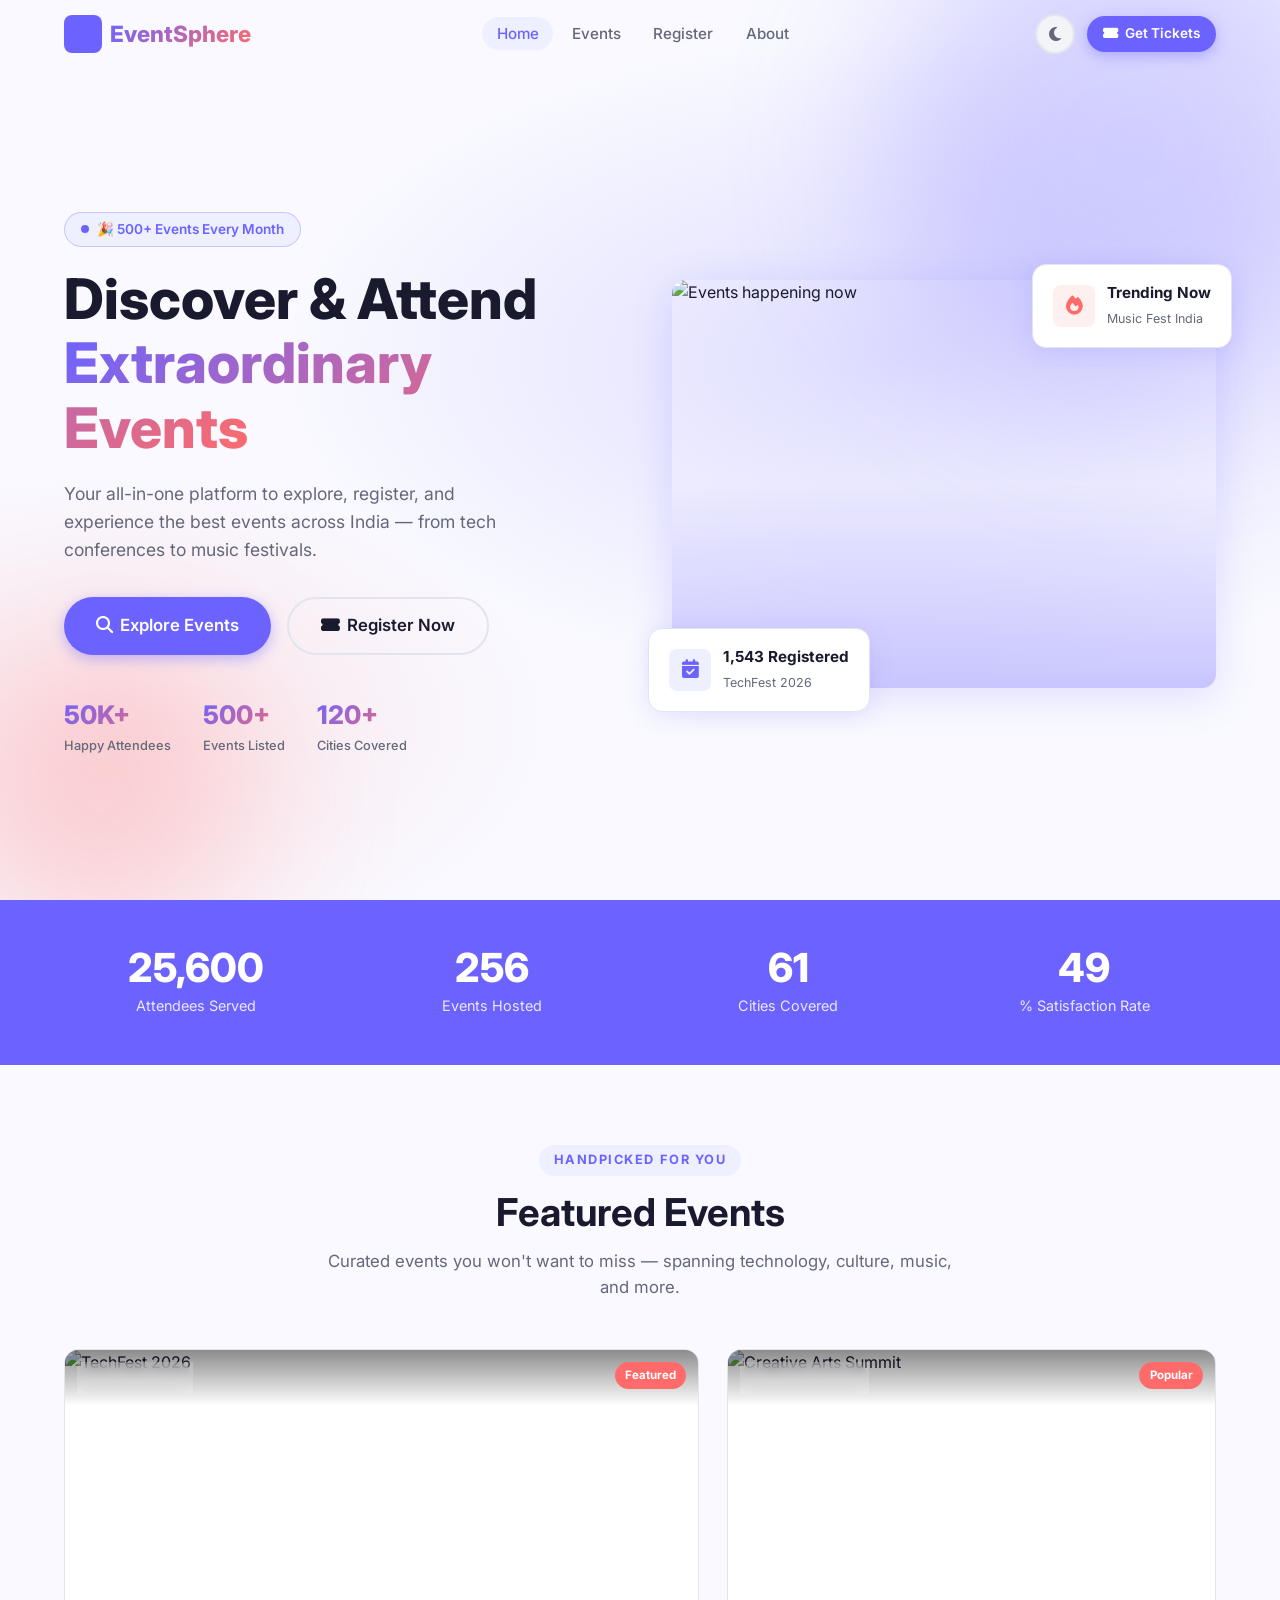
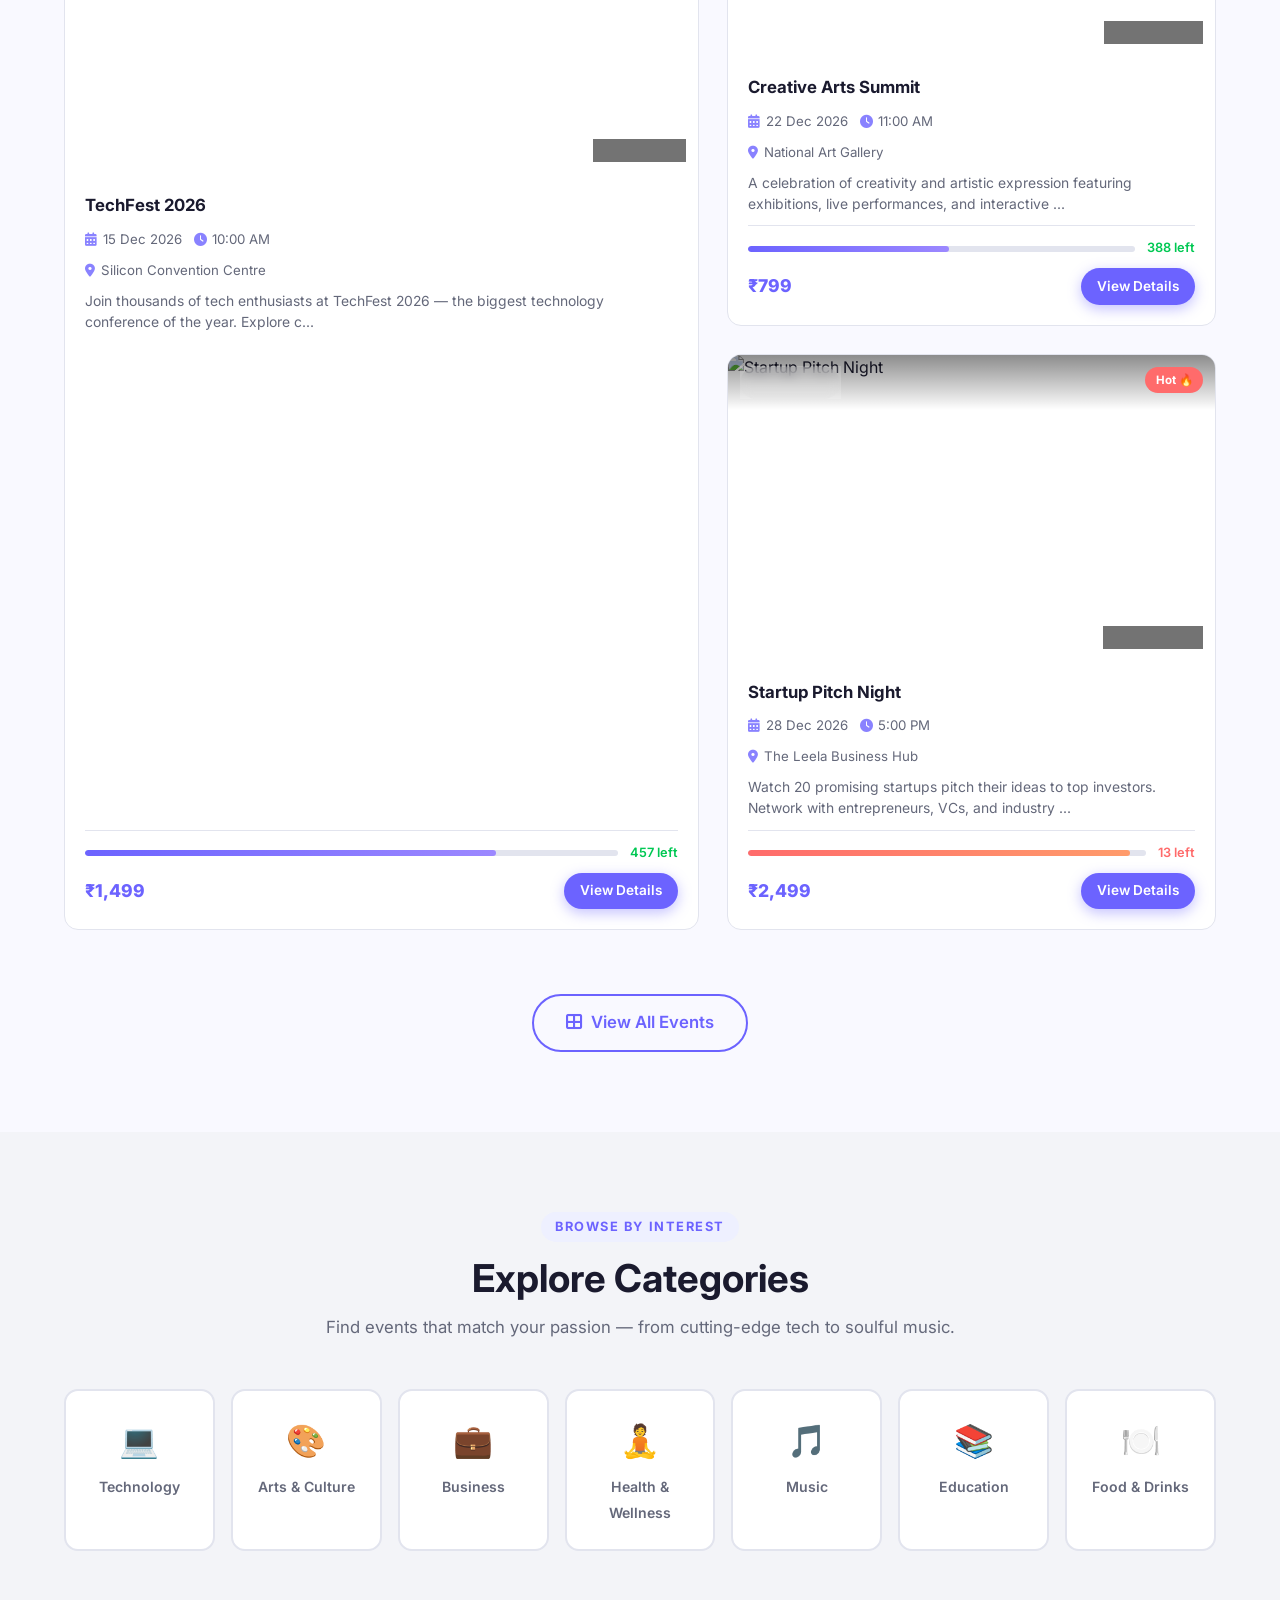
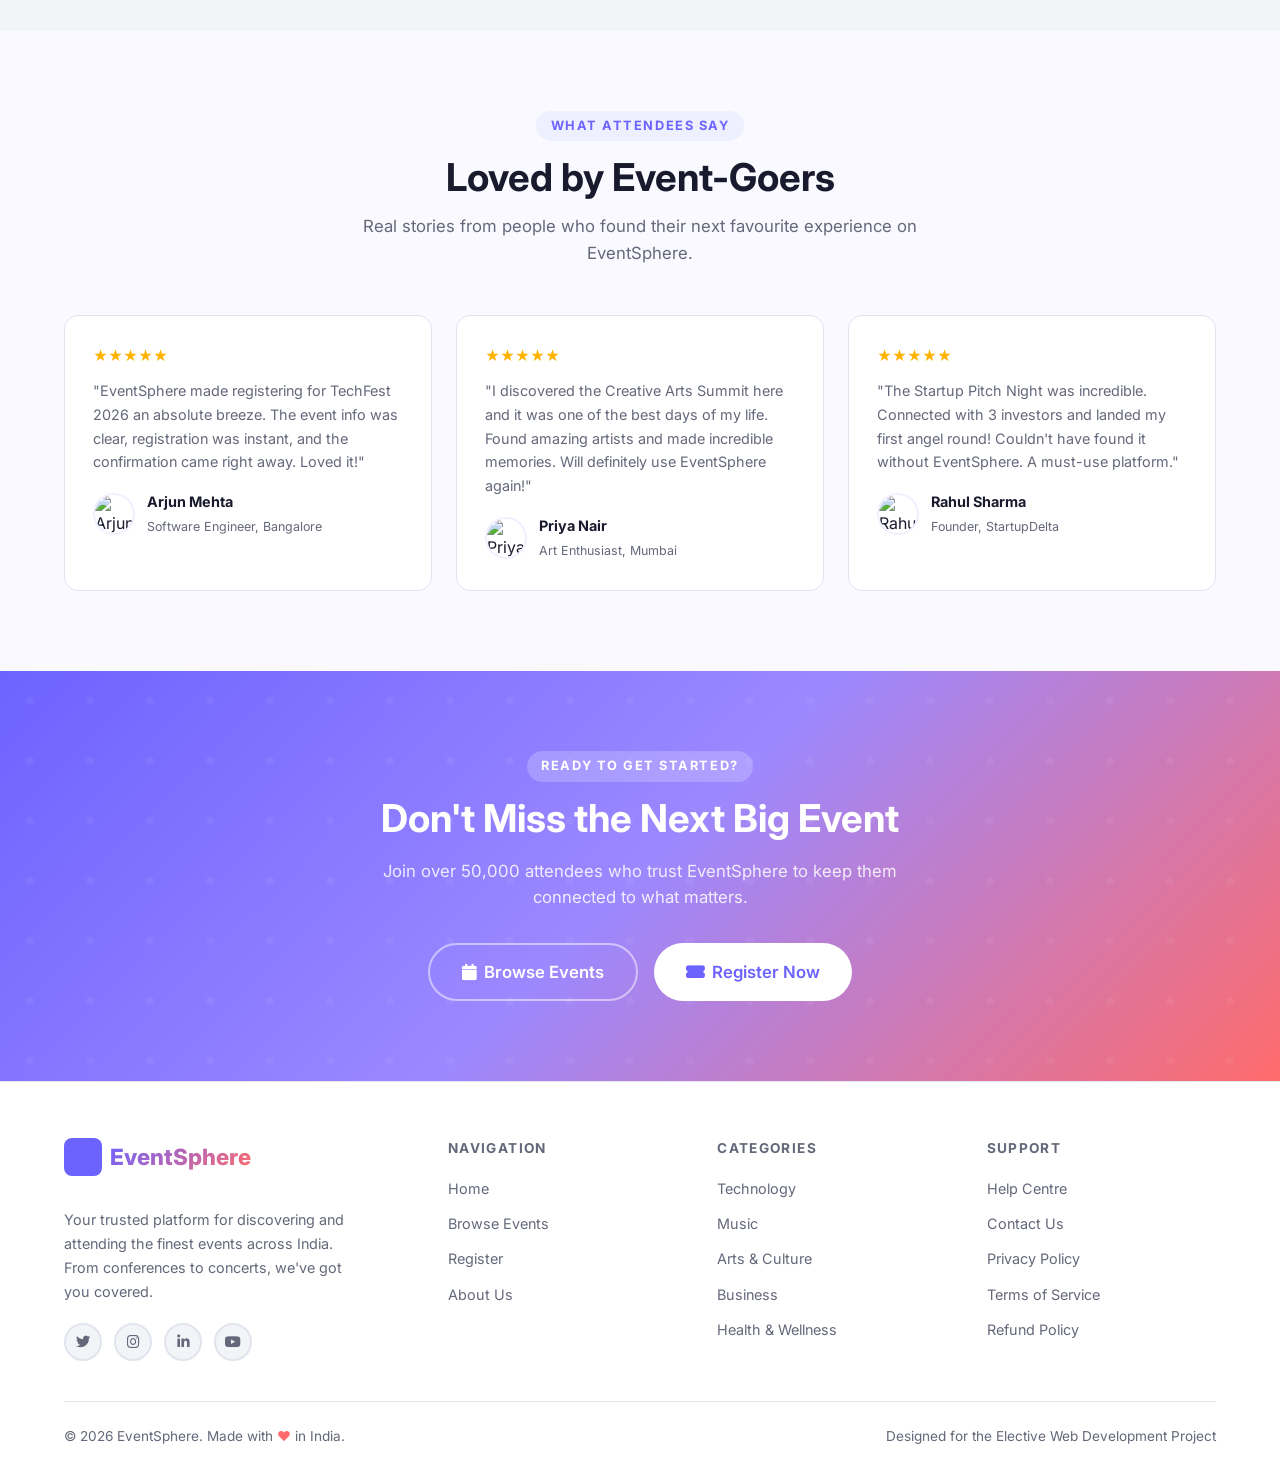
==== index.html @ 1bad6260 "Initial commit: EventSphere event management website - Homepage with hero section, featured events, " ====
<!DOCTYPE html>
<html lang="en" data-theme="light">
<head>
  <meta charset="UTF-8">
  <meta name="viewport" content="width=device-width, initial-scale=1.0">
  <meta name="description" content="EventSphere — Discover and register for amazing events across India. Technology, arts, music, business and more.">
  <title>EventSphere — Your Gateway to Unforgettable Events</title>

  <!-- Fonts -->
  <link rel="preconnect" href="https://fonts.googleapis.com">
  <link rel="preconnect" href="https://fonts.gstatic.com" crossorigin>
  <link href="https://fonts.googleapis.com/css2?family=Inter:wght@400;500;600;700;800&display=swap" rel="stylesheet">

  <!-- Icons -->
  <link rel="stylesheet" href="https://cdnjs.cloudflare.com/ajax/libs/font-awesome/6.5.0/css/all.min.css">

  <!-- Styles -->
  <link rel="stylesheet" href="css/style.css">
  <link rel="stylesheet" href="css/responsive.css">

  <style>
    /* Homepage-specific overrides */
    .testimonials-grid {
      display: grid;
      grid-template-columns: repeat(auto-fill, minmax(280px, 1fr));
      gap: 1.5rem;
    }
    .testimonial-card {
      background: var(--surface);
      border: 1px solid var(--border);
      border-radius: var(--radius);
      padding: 1.75rem;
      transition: all 0.25s ease;
    }
    .testimonial-card:hover { transform: translateY(-4px); box-shadow: var(--shadow-md); }
    .testimonial-stars { color: #FFB300; font-size: 0.9rem; margin-bottom: 0.75rem; }
    .testimonial-text { font-size: 0.9rem; color: var(--text-muted); line-height: 1.65; margin-bottom: 1rem; }
    .testimonial-author { display: flex; align-items: center; gap: 0.75rem; }
    .testimonial-author img { width: 42px; height: 42px; border-radius: 50%; object-fit: cover; border: 2px solid var(--primary-light); }
    .testimonial-author strong { display: block; font-size: 0.9rem; }
    .testimonial-author span { font-size: 0.78rem; color: var(--text-muted); }
    .view-all-wrap { text-align: center; margin-top: 2.5rem; }
    .bg-surface-2 { background: var(--surface-2); }
  </style>
</head>
<body>

  <!-- ══ NAVBAR ══════════════════════════════════════════════════ -->
  <nav class="navbar" id="navbar">
    <div class="container">
      <a href="index.html" class="nav-brand">
        <div class="brand-icon"><i class="fas fa-calendar-star"></i></div>
        <span class="brand-name">EventSphere</span>
      </a>

      <ul class="nav-menu" id="nav-menu">
        <li><a href="index.html"   class="nav-link">Home</a></li>
        <li><a href="events.html"  class="nav-link">Events</a></li>
        <li><a href="register.html" class="nav-link">Register</a></li>
        <li><a href="about.html"   class="nav-link">About</a></li>
      </ul>

      <div class="nav-actions">
        <button class="theme-btn" id="theme-toggle" aria-label="Toggle theme">
          <i class="fas fa-moon"></i>
        </button>
        <a href="register.html" class="btn btn-primary btn-sm">
          <i class="fas fa-ticket-alt"></i> Get Tickets
        </a>
        <button class="menu-toggle" id="menu-toggle" aria-label="Menu">
          <i class="fas fa-bars"></i>
        </button>
      </div>
    </div>
  </nav>
  <div class="nav-overlay" id="nav-overlay"></div>

  <!-- ══ HERO ════════════════════════════════════════════════════ -->
  <section class="hero">
    <div class="hero-bg"></div>
    <div class="hero-blob hero-blob-1"></div>
    <div class="hero-blob hero-blob-2"></div>

    <div class="container">
      <div class="hero-content">
        <div class="hero-badge">
          <span class="dot"></span>
          🎉 500+ Events Every Month
        </div>
        <h1>Discover &amp; Attend<br><span class="text-gradient">Extraordinary Events</span></h1>
        <p class="hero-sub">Your all-in-one platform to explore, register, and experience the best events across India — from tech conferences to music festivals.</p>
        <div class="hero-cta">
          <a href="events.html" class="btn btn-primary btn-lg">
            <i class="fas fa-search"></i> Explore Events
          </a>
          <a href="register.html" class="btn btn-ghost btn-lg">
            <i class="fas fa-ticket-alt"></i> Register Now
          </a>
        </div>
        <div class="hero-stats">
          <div class="hero-stat">
            <div class="hero-stat-num">50K+</div>
            <div class="hero-stat-label">Happy Attendees</div>
          </div>
          <div class="hero-stat">
            <div class="hero-stat-num">500+</div>
            <div class="hero-stat-label">Events Listed</div>
          </div>
          <div class="hero-stat">
            <div class="hero-stat-num">120+</div>
            <div class="hero-stat-label">Cities Covered</div>
          </div>
        </div>
      </div>

      <div class="hero-visual">
        <div class="hero-img-wrap">
          <img src="https://images.unsplash.com/photo-1492684223066-81342ee5ff30?w=900&q=85" alt="Events happening now">
        </div>
        <div class="hero-card-float card-1">
          <div class="float-icon purple"><i class="fas fa-calendar-check"></i></div>
          <div class="float-text">
            <strong>1,543 Registered</strong>
            <span>TechFest 2026</span>
          </div>
        </div>
        <div class="hero-card-float card-2">
          <div class="float-icon red"><i class="fas fa-fire"></i></div>
          <div class="float-text">
            <strong>Trending Now</strong>
            <span>Music Fest India</span>
          </div>
        </div>
      </div>
    </div>
  </section>

  <!-- ══ STATS STRIP ═══════════════════════════════════════════ -->
  <div class="stats-strip">
    <div class="container">
      <div class="stats-grid">
        <div class="stat-item slide-up">
          <div class="stat-number" id="stat-1" data-target="50000">0</div>
          <div class="stat-label">Attendees Served</div>
        </div>
        <div class="stat-item slide-up delay-1">
          <div class="stat-number" id="stat-2" data-target="500">0</div>
          <div class="stat-label">Events Hosted</div>
        </div>
        <div class="stat-item slide-up delay-2">
          <div class="stat-number" id="stat-3" data-target="120">0</div>
          <div class="stat-label">Cities Covered</div>
        </div>
        <div class="stat-item slide-up delay-3">
          <div class="stat-number" id="stat-4" data-target="98">0</div>
          <div class="stat-label">% Satisfaction Rate</div>
        </div>
      </div>
    </div>
  </div>

  <!-- ══ FEATURED EVENTS ════════════════════════════════════════ -->
  <section class="section">
    <div class="container">
      <div class="section-header slide-up">
        <span class="section-label">Handpicked For You</span>
        <h2>Featured Events</h2>
        <p>Curated events you won't want to miss — spanning technology, culture, music, and more.</p>
      </div>
      <div class="featured-grid" id="featured-events-grid">
        <!-- Rendered by JS -->
      </div>
      <div class="view-all-wrap slide-up">
        <a href="events.html" class="btn btn-outline btn-lg mt-3">
          <i class="fas fa-th-large"></i> View All Events
        </a>
      </div>
    </div>
  </section>

  <!-- ══ CATEGORIES ════════════════════════════════════════════ -->
  <section class="section bg-surface-2">
    <div class="container">
      <div class="section-header slide-up">
        <span class="section-label">Browse By Interest</span>
        <h2>Explore Categories</h2>
        <p>Find events that match your passion — from cutting-edge tech to soulful music.</p>
      </div>
      <div class="categories-grid" id="home-categories">
        <!-- Rendered by JS -->
      </div>
    </div>
  </section>

  <!-- ══ TESTIMONIALS ══════════════════════════════════════════ -->
  <section class="section">
    <div class="container">
      <div class="section-header slide-up">
        <span class="section-label">What Attendees Say</span>
        <h2>Loved by Event-Goers</h2>
        <p>Real stories from people who found their next favourite experience on EventSphere.</p>
      </div>
      <div class="testimonials-grid">
        <div class="testimonial-card slide-up">
          <div class="testimonial-stars">★★★★★</div>
          <p class="testimonial-text">"EventSphere made registering for TechFest 2026 an absolute breeze. The event info was clear, registration was instant, and the confirmation came right away. Loved it!"</p>
          <div class="testimonial-author">
            <img src="https://images.unsplash.com/photo-1507003211169-0a1dd7228f2d?w=100&q=80" alt="Arjun Mehta">
            <div><strong>Arjun Mehta</strong><span>Software Engineer, Bangalore</span></div>
          </div>
        </div>
        <div class="testimonial-card slide-up delay-1">
          <div class="testimonial-stars">★★★★★</div>
          <p class="testimonial-text">"I discovered the Creative Arts Summit here and it was one of the best days of my life. Found amazing artists and made incredible memories. Will definitely use EventSphere again!"</p>
          <div class="testimonial-author">
            <img src="https://images.unsplash.com/photo-1494790108755-2616b1b6b7ae?w=100&q=80" alt="Priya Nair">
            <div><strong>Priya Nair</strong><span>Art Enthusiast, Mumbai</span></div>
          </div>
        </div>
        <div class="testimonial-card slide-up delay-2">
          <div class="testimonial-stars">★★★★★</div>
          <p class="testimonial-text">"The Startup Pitch Night was incredible. Connected with 3 investors and landed my first angel round! Couldn't have found it without EventSphere. A must-use platform."</p>
          <div class="testimonial-author">
            <img src="https://images.unsplash.com/photo-1500648767791-00dcc994a43e?w=100&q=80" alt="Rahul Sharma">
            <div><strong>Rahul Sharma</strong><span>Founder, StartupDelta</span></div>
          </div>
        </div>
      </div>
    </div>
  </section>

  <!-- ══ CTA BANNER ═════════════════════════════════════════════ -->
  <section class="cta-section">
    <div class="container">
      <span class="section-label" style="background:rgba(255,255,255,0.2);color:#fff;">Ready to Get Started?</span>
      <h2 class="slide-up">Don't Miss the Next Big Event</h2>
      <p class="slide-up delay-1">Join over 50,000 attendees who trust EventSphere to keep them connected to what matters.</p>
      <div class="hero-cta slide-up delay-2" style="justify-content:center">
        <a href="events.html" class="btn btn-ghost btn-lg"><i class="fas fa-calendar"></i> Browse Events</a>
        <a href="register.html" class="btn btn-lg" style="background:#fff;color:var(--primary)"><i class="fas fa-ticket-alt"></i> Register Now</a>
      </div>
    </div>
  </section>

  <!-- ══ FOOTER ═════════════════════════════════════════════════ -->
  <footer class="footer">
    <div class="container">
      <div class="footer-grid">
        <div class="footer-brand">
          <a href="index.html" class="nav-brand" style="margin-bottom:1rem;display:inline-flex">
            <div class="brand-icon"><i class="fas fa-calendar-star"></i></div>
            <span class="brand-name">EventSphere</span>
          </a>
          <p>Your trusted platform for discovering and attending the finest events across India. From conferences to concerts, we've got you covered.</p>
          <div class="social-links" style="margin-top:1.25rem">
            <a href="#" class="social-link" aria-label="Twitter"><i class="fab fa-twitter"></i></a>
            <a href="#" class="social-link" aria-label="Instagram"><i class="fab fa-instagram"></i></a>
            <a href="#" class="social-link" aria-label="LinkedIn"><i class="fab fa-linkedin-in"></i></a>
            <a href="#" class="social-link" aria-label="YouTube"><i class="fab fa-youtube"></i></a>
          </div>
        </div>
        <div>
          <h4>Navigation</h4>
          <ul class="footer-links">
            <li><a href="index.html">Home</a></li>
            <li><a href="events.html">Browse Events</a></li>
            <li><a href="register.html">Register</a></li>
            <li><a href="about.html">About Us</a></li>
          </ul>
        </div>
        <div>
          <h4>Categories</h4>
          <ul class="footer-links">
            <li><a href="events.html?category=technology">Technology</a></li>
            <li><a href="events.html?category=music">Music</a></li>
            <li><a href="events.html?category=arts">Arts &amp; Culture</a></li>
            <li><a href="events.html?category=business">Business</a></li>
            <li><a href="events.html?category=health">Health &amp; Wellness</a></li>
          </ul>
        </div>
        <div>
          <h4>Support</h4>
          <ul class="footer-links">
            <li><a href="#">Help Centre</a></li>
            <li><a href="#">Contact Us</a></li>
            <li><a href="#">Privacy Policy</a></li>
            <li><a href="#">Terms of Service</a></li>
            <li><a href="#">Refund Policy</a></li>
          </ul>
        </div>
      </div>
      <div class="footer-bottom">
        <p>© 2026 EventSphere. Made with <span style="color:var(--accent)">♥</span> in India.</p>
        <p>Designed for the Elective Web Development Project</p>
      </div>
    </div>
  </footer>

  <!-- Back to Top -->
  <button id="back-to-top" aria-label="Back to top"><i class="fas fa-arrow-up"></i></button>

  <!-- Scripts -->
  <script src="js/events-data.js"></script>
  <script src="js/main.js"></script>
  <script src="js/countdown.js"></script>

  <script>
    // Render featured events on homepage
    document.addEventListener("DOMContentLoaded", () => {
      const grid = document.getElementById("featured-events-grid");
      const featured = getFeaturedEvents().slice(0, 3);

      grid.innerHTML = featured.map((ev, i) => {
        const cat = CATEGORIES.find(c => c.id === ev.category);
        const spots = getSpotsLeft(ev);
        const pct = getAvailabilityPercent(ev);
        return `
          <article class="event-card slide-up delay-${i}" data-id="${ev.id}">
            <div class="card-image-wrap">
              <img src="${ev.image}" alt="${ev.title}" class="card-img" loading="lazy">
              <div class="card-overlay">
                <span class="card-category">${cat?.icon || ""} ${cat?.label || ev.category}</span>
                ${ev.badge ? `<span class="card-badge">${ev.badge}</span>` : ""}
              </div>
              <div class="card-countdown mini-countdown" data-date="${ev.date}"></div>
            </div>
            <div class="card-body">
              <h3 class="card-title"><a href="event-detail.html?id=${ev.id}">${ev.title}</a></h3>
              <div class="card-meta">
                <span><i class="fas fa-calendar-alt"></i> ${formatShortDate(ev.date)}</span>
                <span><i class="fas fa-clock"></i> ${ev.time}</span>
              </div>
              <div class="card-meta">
                <span><i class="fas fa-map-marker-alt"></i> ${ev.venue.split(",")[0]}</span>
              </div>
              <p class="card-desc">${ev.description.substring(0, 110)}…</p>
              <div class="card-footer">
                <div class="availability">
                  <div class="avail-bar">
                    <div class="avail-fill ${pct > 85 ? "avail-hot" : ""}" style="width:${pct}%"></div>
                  </div>
                  <span class="${spots < 30 ? "spots-low" : "spots-ok"}">${spots <= 0 ? "Sold Out" : spots + " left"}</span>
                </div>
                <div class="card-price-action">
                  <span class="card-price">₹${ev.price.toLocaleString("en-IN")}</span>
                  <a href="event-detail.html?id=${ev.id}" class="btn btn-primary btn-sm">View Details</a>
                </div>
              </div>
            </div>
          </article>
        `;
      }).join("");

      // Mini countdowns
      grid.querySelectorAll(".mini-countdown").forEach(el => {
        createMiniCountdown(el.dataset.date, el);
      });

      // Re-trigger scroll animations for dynamically added elements
      setTimeout(() => initScrollEffects(), 50);

      // Categories
      const catGrid = document.getElementById("home-categories");
      CATEGORIES.filter(c => c.id !== "all").forEach(cat => {
        const a = document.createElement("a");
        a.href = `events.html?category=${cat.id}`;
        a.className = "cat-card slide-up";
        a.innerHTML = `<span class="cat-icon">${cat.icon}</span><span class="cat-name">${cat.label}</span>`;
        catGrid.appendChild(a);
      });

      // Stats counters
      initCounters();
    });
  </script>
</body>
</html>
---- css/style.css ----
/* ============================================================
   style.css — Main stylesheet for EventSphere
   ============================================================ */

/* ─── CSS Variables ──────────────────────────────────────────── */
:root {
  /* Brand */
  --primary:        #6C63FF;
  --primary-dark:   #5A52E0;
  --primary-light:  #EEF0FF;
  --accent:         #FF6B6B;
  --accent-dark:    #E05555;

  /* Light theme */
  --bg:             #F9F9FF;
  --surface:        #FFFFFF;
  --surface-2:      #F3F4F8;
  --border:         #E2E4EE;
  --text:           #1A1A2E;
  --text-muted:     #64687A;
  --text-light:     #9599AA;

  /* Shadows */
  --shadow-sm:      0 2px 8px rgba(108,99,255,0.08);
  --shadow-md:      0 4px 24px rgba(108,99,255,0.14);
  --shadow-lg:      0 8px 40px rgba(108,99,255,0.18);

  /* Misc */
  --radius:         14px;
  --radius-sm:      8px;
  --radius-pill:    100px;
  --transition:     0.25s ease;
  --navbar-h:       68px;
}

[data-theme="dark"] {
  --bg:             #0F0F1A;
  --surface:        #1A1A2E;
  --surface-2:      #252540;
  --border:         #333355;
  --text:           #E8E8FF;
  --text-muted:     #9A9AB8;
  --text-light:     #6A6A88;
  --shadow-sm:      0 2px 8px rgba(0,0,0,0.3);
  --shadow-md:      0 4px 24px rgba(0,0,0,0.4);
  --shadow-lg:      0 8px 40px rgba(0,0,0,0.5);
  --primary-light:  #1E1E40;
}

/* ─── Reset & Base ───────────────────────────────────────────── */
*, *::before, *::after { box-sizing: border-box; margin: 0; padding: 0; }

html {
  scroll-behavior: smooth;
  font-size: 16px;
}

body {
  font-family: 'Inter', 'Segoe UI', system-ui, sans-serif;
  background: var(--bg);
  color: var(--text);
  line-height: 1.6;
  transition: background var(--transition), color var(--transition);
  overflow-x: hidden;
}

a { color: inherit; text-decoration: none; }
img { display: block; max-width: 100%; object-fit: cover; }
ul { list-style: none; }
button { cursor: pointer; font-family: inherit; border: none; outline: none; }
input, select, textarea { font-family: inherit; }

/* ─── Typography ─────────────────────────────────────────────── */
h1 { font-size: clamp(2rem, 5vw, 3.5rem); font-weight: 800; line-height: 1.15; }
h2 { font-size: clamp(1.5rem, 3vw, 2.5rem); font-weight: 700; line-height: 1.25; }
h3 { font-size: clamp(1.1rem, 2vw, 1.4rem); font-weight: 600; }
h4 { font-size: 1rem; font-weight: 600; }

.text-gradient {
  background: linear-gradient(135deg, var(--primary), #FF6B6B);
  -webkit-background-clip: text;
  -webkit-text-fill-color: transparent;
  background-clip: text;
}

/* ─── Layout ─────────────────────────────────────────────────── */
.container {
  max-width: 1200px;
  margin: 0 auto;
  padding: 0 1.5rem;
}

.section {
  padding: 5rem 0;
}

.section-header {
  text-align: center;
  max-width: 640px;
  margin: 0 auto 3rem;
}

.section-header p {
  color: var(--text-muted);
  margin-top: 0.75rem;
  font-size: 1.05rem;
}

.section-label {
  display: inline-block;
  font-size: 0.8rem;
  font-weight: 700;
  letter-spacing: 0.12em;
  text-transform: uppercase;
  color: var(--primary);
  background: var(--primary-light);
  padding: 0.3rem 0.9rem;
  border-radius: var(--radius-pill);
  margin-bottom: 0.75rem;
}

/* ─── Buttons ────────────────────────────────────────────────── */
.btn {
  display: inline-flex;
  align-items: center;
  gap: 0.45rem;
  padding: 0.65rem 1.5rem;
  border-radius: var(--radius-pill);
  font-weight: 600;
  font-size: 0.95rem;
  transition: all var(--transition);
  cursor: pointer;
  white-space: nowrap;
}

.btn-primary {
  background: var(--primary);
  color: #fff;
  box-shadow: 0 4px 14px rgba(108,99,255,0.4);
}
.btn-primary:hover {
  background: var(--primary-dark);
  transform: translateY(-2px);
  box-shadow: 0 6px 20px rgba(108,99,255,0.5);
}

.btn-accent {
  background: var(--accent);
  color: #fff;
  box-shadow: 0 4px 14px rgba(255,107,107,0.4);
}
.btn-accent:hover {
  background: var(--accent-dark);
  transform: translateY(-2px);
}

.btn-outline {
  background: transparent;
  color: var(--primary);
  border: 2px solid var(--primary);
}
.btn-outline:hover {
  background: var(--primary);
  color: #fff;
  transform: translateY(-2px);
}

.btn-ghost {
  background: transparent;
  color: var(--text);
  border: 2px solid var(--border);
}
.btn-ghost:hover {
  border-color: var(--primary);
  color: var(--primary);
}

.btn-sm { padding: 0.45rem 1rem; font-size: 0.85rem; }
.btn-lg { padding: 0.85rem 2rem; font-size: 1.05rem; }
.btn-disabled { opacity: 0.5; pointer-events: none; cursor: not-allowed; }
.btn:active { transform: scale(0.97); }

/* ─── Navbar ─────────────────────────────────────────────────── */
.navbar {
  position: fixed;
  top: 0; left: 0; right: 0;
  height: var(--navbar-h);
  background: transparent;
  z-index: 1000;
  transition: background var(--transition), box-shadow var(--transition);
}

.navbar.scrolled {
  background: var(--surface);
  box-shadow: var(--shadow-sm);
  backdrop-filter: blur(12px);
}

.navbar .container {
  display: flex;
  align-items: center;
  justify-content: space-between;
  height: 100%;
}

.nav-brand {
  display: flex;
  align-items: center;
  gap: 0.5rem;
  font-size: 1.4rem;
  font-weight: 800;
}

.nav-brand .brand-icon {
  width: 38px;
  height: 38px;
  background: var(--primary);
  border-radius: var(--radius-sm);
  display: flex;
  align-items: center;
  justify-content: center;
  color: #fff;
  font-size: 1.1rem;
  flex-shrink: 0;
}

.brand-name { background: linear-gradient(135deg, var(--primary), var(--accent)); -webkit-background-clip: text; -webkit-text-fill-color: transparent; background-clip: text; }

.nav-menu {
  display: flex;
  align-items: center;
  gap: 0.25rem;
}

.nav-link {
  padding: 0.45rem 0.9rem;
  border-radius: var(--radius-pill);
  font-size: 0.95rem;
  font-weight: 500;
  color: var(--text-muted);
  transition: all var(--transition);
}

.nav-link:hover, .nav-link.active {
  color: var(--primary);
  background: var(--primary-light);
}

.nav-actions {
  display: flex;
  align-items: center;
  gap: 0.75rem;
}

.theme-btn {
  width: 40px;
  height: 40px;
  border-radius: 50%;
  background: var(--surface-2);
  color: var(--text-muted);
  display: flex;
  align-items: center;
  justify-content: center;
  transition: all var(--transition);
  border: 2px solid var(--border);
  font-size: 1rem;
}

.theme-btn:hover { color: var(--primary); border-color: var(--primary); }

.menu-toggle {
  display: none;
  width: 40px;
  height: 40px;
  border-radius: var(--radius-sm);
  background: var(--surface-2);
  color: var(--text);
  align-items: center;
  justify-content: center;
  font-size: 1.1rem;
  border: 2px solid var(--border);
}

.nav-overlay {
  display: none;
  position: fixed;
  inset: 0;
  background: rgba(0,0,0,0.4);
  z-index: 999;
  backdrop-filter: blur(4px);
}

.nav-overlay.visible { display: block; }

/* ─── Hero Section ───────────────────────────────────────────── */
.hero {
  min-height: 100vh;
  display: flex;
  align-items: center;
  position: relative;
  overflow: hidden;
  padding-top: var(--navbar-h);
}

.hero-bg {
  position: absolute;
  inset: 0;
  background:
    radial-gradient(ellipse 80% 60% at 70% 40%, rgba(108,99,255,0.18) 0%, transparent 60%),
    radial-gradient(ellipse 60% 50% at 10% 80%, rgba(255,107,107,0.12) 0%, transparent 55%),
    var(--bg);
  z-index: 0;
}

.hero-blob {
  position: absolute;
  border-radius: 50%;
  filter: blur(80px);
  opacity: 0.25;
  animation: blobFloat 8s ease-in-out infinite alternate;
}

.hero-blob-1 { width: 500px; height: 500px; background: var(--primary); top: -100px; right: -100px; }
.hero-blob-2 { width: 300px; height: 300px; background: var(--accent); bottom: -50px; left: -50px; animation-delay: 3s; }

@keyframes blobFloat {
  from { transform: translate(0, 0) scale(1); }
  to   { transform: translate(30px, -30px) scale(1.05); }
}

.hero .container {
  display: grid;
  grid-template-columns: 1fr 1fr;
  gap: 4rem;
  align-items: center;
  position: relative;
  z-index: 1;
  padding-top: 2rem;
  padding-bottom: 2rem;
}

.hero-badge {
  display: inline-flex;
  align-items: center;
  gap: 0.5rem;
  background: var(--primary-light);
  color: var(--primary);
  border: 1px solid rgba(108,99,255,0.3);
  border-radius: var(--radius-pill);
  padding: 0.35rem 1rem;
  font-size: 0.85rem;
  font-weight: 600;
  margin-bottom: 1.25rem;
  animation: fadeSlideDown 0.6s ease both;
}

.hero-badge .dot {
  width: 8px; height: 8px;
  background: var(--primary);
  border-radius: 50%;
  animation: pulse 1.5s ease infinite;
}

@keyframes pulse {
  0%, 100% { opacity: 1; transform: scale(1); }
  50% { opacity: 0.5; transform: scale(1.3); }
}

.hero h1 { animation: fadeSlideDown 0.6s 0.1s ease both; }
.hero-sub {
  color: var(--text-muted);
  font-size: 1.1rem;
  max-width: 480px;
  margin: 1.25rem 0 2rem;
  animation: fadeSlideDown 0.6s 0.2s ease both;
}

.hero-cta {
  display: flex;
  gap: 1rem;
  flex-wrap: wrap;
  animation: fadeSlideDown 0.6s 0.3s ease both;
}

.hero-stats {
  display: flex;
  gap: 2rem;
  margin-top: 2.5rem;
  animation: fadeSlideDown 0.6s 0.4s ease both;
}

.hero-stat { text-align: left; }
.hero-stat-num {
  font-size: 1.6rem;
  font-weight: 800;
  background: linear-gradient(135deg, var(--primary), var(--accent));
  -webkit-background-clip: text;
  -webkit-text-fill-color: transparent;
  background-clip: text;
}
.hero-stat-label { font-size: 0.8rem; color: var(--text-muted); font-weight: 500; }

.hero-visual {
  position: relative;
  animation: fadeSlideLeft 0.8s 0.2s ease both;
}

.hero-img-wrap {
  position: relative;
  border-radius: var(--radius);
  overflow: hidden;
  aspect-ratio: 4/3;
  box-shadow: var(--shadow-lg);
}

.hero-img-wrap img { width: 100%; height: 100%; object-fit: cover; }

.hero-img-wrap::after {
  content: "";
  position: absolute;
  inset: 0;
  background: linear-gradient(to bottom, transparent 50%, rgba(108,99,255,0.35));
}

.hero-card-float {
  position: absolute;
  background: var(--surface);
  border-radius: var(--radius);
  box-shadow: var(--shadow-md);
  padding: 1rem 1.25rem;
  display: flex;
  align-items: center;
  gap: 0.75rem;
  animation: floatCard 4s ease-in-out infinite alternate;
  border: 1px solid var(--border);
}

.hero-card-float.card-1 { bottom: -1.5rem; left: -1.5rem; }
.hero-card-float.card-2 { top: -1rem; right: -1rem; animation-delay: 2s; }

@keyframes floatCard {
  from { transform: translateY(0); }
  to   { transform: translateY(-10px); }
}

.float-icon {
  width: 42px; height: 42px;
  border-radius: var(--radius-sm);
  display: flex;
  align-items: center;
  justify-content: center;
  font-size: 1.2rem;
}

.float-icon.purple { background: var(--primary-light); color: var(--primary); }
.float-icon.red    { background: #FFF0F0; color: var(--accent); }

.float-text strong { display: block; font-size: 0.95rem; font-weight: 700; }
.float-text span   { font-size: 0.78rem; color: var(--text-muted); }

/* ─── Stats Strip ────────────────────────────────────────────── */
.stats-strip {
  background: var(--primary);
  padding: 3rem 0;
}

.stats-grid {
  display: grid;
  grid-template-columns: repeat(4, 1fr);
  gap: 2rem;
  text-align: center;
}

.stat-item { color: #fff; }
.stat-number {
  font-size: 2.5rem;
  font-weight: 800;
  line-height: 1;
}
.stat-label { font-size: 0.9rem; opacity: 0.85; margin-top: 0.4rem; }

/* ─── Event Cards ────────────────────────────────────────────── */
.events-grid {
  display: grid;
  grid-template-columns: repeat(auto-fill, minmax(320px, 1fr));
  gap: 1.75rem;
}

.event-card {
  background: var(--surface);
  border-radius: var(--radius);
  overflow: hidden;
  border: 1px solid var(--border);
  transition: transform var(--transition), box-shadow var(--transition);
  display: flex;
  flex-direction: column;
}

.event-card:hover {
  transform: translateY(-6px);
  box-shadow: var(--shadow-lg);
}

.card-image-wrap {
  position: relative;
  aspect-ratio: 16/10;
  overflow: hidden;
}

.card-img {
  width: 100%; height: 100%;
  object-fit: cover;
  transition: transform 0.5s ease;
}

.event-card:hover .card-img { transform: scale(1.05); }

.card-overlay {
  position: absolute;
  top: 0; left: 0; right: 0;
  padding: 0.75rem;
  display: flex;
  justify-content: space-between;
  align-items: flex-start;
  background: linear-gradient(to bottom, rgba(0,0,0,0.45), transparent);
}

.card-category {
  background: rgba(255,255,255,0.18);
  backdrop-filter: blur(6px);
  color: #fff;
  font-size: 0.78rem;
  font-weight: 600;
  padding: 0.3rem 0.75rem;
  border-radius: var(--radius-pill);
  border: 1px solid rgba(255,255,255,0.2);
}

.card-badge {
  background: var(--accent);
  color: #fff;
  font-size: 0.72rem;
  font-weight: 700;
  padding: 0.25rem 0.65rem;
  border-radius: var(--radius-pill);
}

.card-countdown {
  position: absolute;
  bottom: 0.6rem;
  right: 0.75rem;
}

.countdown-mini {
  background: rgba(0,0,0,0.55);
  backdrop-filter: blur(4px);
  color: #fff;
  font-size: 0.75rem;
  font-weight: 600;
  padding: 0.25rem 0.65rem;
  border-radius: var(--radius-pill);
}

.countdown-mini.urgent { background: var(--accent); }

.badge-live {
  background: #00C853;
  color: #fff;
  font-size: 0.72rem;
  font-weight: 700;
  padding: 0.25rem 0.65rem;
  border-radius: var(--radius-pill);
  animation: pulse 1.5s ease infinite;
}

.card-body {
  padding: 1.25rem;
  display: flex;
  flex-direction: column;
  gap: 0.6rem;
  flex: 1;
}

.card-title { font-size: 1.05rem; font-weight: 700; }
.card-title a { transition: color var(--transition); }
.card-title a:hover { color: var(--primary); }

.card-meta {
  display: flex;
  flex-wrap: wrap;
  gap: 0.75rem;
  color: var(--text-muted);
  font-size: 0.83rem;
}

.card-meta span { display: flex; align-items: center; gap: 0.35rem; }
.card-meta i { color: var(--primary); opacity: 0.8; }

.card-desc { font-size: 0.87rem; color: var(--text-muted); line-height: 1.55; }

.card-footer {
  margin-top: auto;
  padding-top: 0.75rem;
  border-top: 1px solid var(--border);
  display: flex;
  flex-direction: column;
  gap: 0.6rem;
}

.card-price-action {
  display: flex;
  justify-content: space-between;
  align-items: center;
}

.card-price {
  font-size: 1.1rem;
  font-weight: 800;
  color: var(--primary);
}

/* ─── Availability Bar ───────────────────────────────────────── */
.availability { display: flex; align-items: center; gap: 0.75rem; }

.avail-bar {
  flex: 1;
  height: 6px;
  background: var(--border);
  border-radius: var(--radius-pill);
  overflow: hidden;
}

.avail-bar.large { height: 10px; }

.avail-fill {
  height: 100%;
  background: linear-gradient(90deg, var(--primary), #9C88FF);
  border-radius: var(--radius-pill);
  transition: width 1s ease;
}

.avail-fill.avail-hot { background: linear-gradient(90deg, var(--accent), #FF9B6B); }

.spots-ok  { font-size: 0.8rem; color: #00C853; font-weight: 600; white-space: nowrap; }
.spots-low { font-size: 0.8rem; color: var(--accent); font-weight: 600; white-space: nowrap; }

/* Card enter animation */
@keyframes cardEnter {
  from { opacity: 0; transform: translateY(20px); }
  to   { opacity: 1; transform: translateY(0); }
}
.card-enter { animation: cardEnter 0.4s ease both; }

/* ─── Category Pills ─────────────────────────────────────────── */
.pills-wrap {
  display: flex;
  flex-wrap: wrap;
  gap: 0.6rem;
  margin-bottom: 2rem;
}

.pill {
  display: inline-flex;
  align-items: center;
  gap: 0.4rem;
  padding: 0.5rem 1.1rem;
  border-radius: var(--radius-pill);
  background: var(--surface);
  border: 2px solid var(--border);
  color: var(--text-muted);
  font-size: 0.88rem;
  font-weight: 600;
  transition: all var(--transition);
  cursor: pointer;
}

.pill:hover, .pill.active {
  border-color: var(--primary);
  color: var(--primary);
  background: var(--primary-light);
}

/* ─── Search Bar ─────────────────────────────────────────────── */
.search-bar {
  position: relative;
  max-width: 520px;
}

.search-bar input {
  width: 100%;
  padding: 0.8rem 1.2rem 0.8rem 3rem;
  border-radius: var(--radius-pill);
  border: 2px solid var(--border);
  background: var(--surface);
  color: var(--text);
  font-size: 0.95rem;
  transition: border-color var(--transition), box-shadow var(--transition);
}

.search-bar input:focus {
  outline: none;
  border-color: var(--primary);
  box-shadow: 0 0 0 4px rgba(108,99,255,0.12);
}

.search-bar .search-icon {
  position: absolute;
  left: 1rem;
  top: 50%;
  transform: translateY(-50%);
  color: var(--text-muted);
  font-size: 0.95rem;
}

.search-clear {
  position: absolute;
  right: 0.75rem;
  top: 50%;
  transform: translateY(-50%);
  background: var(--surface-2);
  border: none;
  width: 26px;
  height: 26px;
  border-radius: 50%;
  display: none;
  align-items: center;
  justify-content: center;
  color: var(--text-muted);
  cursor: pointer;
  font-size: 0.8rem;
  transition: all var(--transition);
}
.search-clear:hover { background: var(--accent); color: #fff; }

/* ─── Toolbar (search + sort) ────────────────────────────────── */
.events-toolbar {
  display: flex;
  justify-content: space-between;
  align-items: center;
  flex-wrap: wrap;
  gap: 1rem;
  margin-bottom: 1.5rem;
}

.toolbar-right {
  display: flex;
  align-items: center;
  gap: 1rem;
}

.result-count {
  font-size: 0.9rem;
  color: var(--text-muted);
  font-weight: 500;
}

.sort-select {
  padding: 0.55rem 1rem;
  border-radius: var(--radius-pill);
  border: 2px solid var(--border);
  background: var(--surface);
  color: var(--text);
  font-size: 0.88rem;
  font-weight: 500;
  cursor: pointer;
  transition: border-color var(--transition);
}
.sort-select:focus { outline: none; border-color: var(--primary); }

/* ─── No Results ─────────────────────────────────────────────── */
.no-results {
  grid-column: 1 / -1;
  text-align: center;
  padding: 4rem 1rem;
}

.no-results-icon { font-size: 4rem; margin-bottom: 1rem; }
.no-results h3   { margin-bottom: 0.5rem; }
.no-results p    { color: var(--text-muted); margin-bottom: 1.5rem; }

/* ─── Featured Section ───────────────────────────────────────── */
.featured-grid {
  display: grid;
  grid-template-columns: 1.3fr 1fr;
  grid-template-rows: auto auto;
  gap: 1.75rem;
}

.featured-grid .event-card:first-child {
  grid-row: span 2;
}

.featured-grid .event-card:first-child .card-image-wrap {
  aspect-ratio: 3/2;
}

/* ─── Categories Grid ────────────────────────────────────────── */
.categories-grid {
  display: grid;
  grid-template-columns: repeat(auto-fill, minmax(140px, 1fr));
  gap: 1rem;
}

.cat-card {
  background: var(--surface);
  border: 2px solid var(--border);
  border-radius: var(--radius);
  padding: 1.5rem 1rem;
  text-align: center;
  cursor: pointer;
  transition: all var(--transition);
  text-decoration: none;
  color: var(--text);
  display: block;
}

.cat-card:hover {
  border-color: var(--primary);
  background: var(--primary-light);
  transform: translateY(-4px);
  box-shadow: var(--shadow-md);
}

.cat-icon {
  font-size: 2rem;
  margin-bottom: 0.5rem;
  display: block;
}

.cat-name {
  font-size: 0.88rem;
  font-weight: 600;
  color: var(--text-muted);
  transition: color var(--transition);
}

.cat-card:hover .cat-name { color: var(--primary); }

/* ─── CTA Banner ─────────────────────────────────────────────── */
.cta-section {
  background: linear-gradient(135deg, var(--primary) 0%, #9C88FF 50%, var(--accent) 100%);
  padding: 5rem 0;
  text-align: center;
  color: #fff;
  position: relative;
  overflow: hidden;
}

.cta-section::before {
  content: "";
  position: absolute;
  inset: 0;
  background: url("data:image/svg+xml,%3Csvg width='60' height='60' viewBox='0 0 60 60' xmlns='http://www.w3.org/2000/svg'%3E%3Cg fill='none' fill-rule='evenodd'%3E%3Cg fill='%23ffffff' fill-opacity='0.05'%3E%3Ccircle cx='30' cy='30' r='4'/%3E%3C/g%3E%3C/g%3E%3C/svg%3E");
}

.cta-section .container { position: relative; }
.cta-section h2 { color: #fff; }
.cta-section p { color: rgba(255,255,255,0.85); max-width: 520px; margin: 1rem auto 2rem; font-size: 1.05rem; }
.cta-section .btn-ghost { border-color: rgba(255,255,255,0.5); color: #fff; }
.cta-section .btn-ghost:hover { background: rgba(255,255,255,0.15); border-color: #fff; }

/* ─── Event Detail Page ──────────────────────────────────────── */
.detail-hero {
  height: 50vh;
  min-height: 320px;
  max-height: 480px;
  position: relative;
  overflow: hidden;
  margin-top: var(--navbar-h);
}

.detail-hero img {
  width: 100%; height: 100%;
  object-fit: cover;
}

.detail-hero-overlay {
  position: absolute;
  inset: 0;
  background: linear-gradient(to bottom, rgba(0,0,0,0.15) 0%, rgba(0,0,0,0.7) 100%);
  display: flex;
  align-items: flex-end;
  padding: 2.5rem;
}

.detail-hero-meta {
  display: flex;
  flex-wrap: wrap;
  gap: 0.75rem;
  align-items: center;
}

.detail-layout {
  display: grid;
  grid-template-columns: 1fr 350px;
  gap: 3rem;
  align-items: start;
  padding: 3rem 0 5rem;
}

.detail-main h1 { margin-bottom: 1.25rem; }

.detail-info-grid {
  display: grid;
  grid-template-columns: 1fr 1fr;
  gap: 1rem;
  margin: 1.5rem 0;
}

.info-chip {
  display: flex;
  align-items: flex-start;
  gap: 0.75rem;
  background: var(--surface-2);
  border-radius: var(--radius-sm);
  padding: 0.9rem 1rem;
  border: 1px solid var(--border);
}

.info-chip i { color: var(--primary); margin-top: 0.15rem; flex-shrink: 0; }
.info-chip-label { font-size: 0.75rem; text-transform: uppercase; letter-spacing: 0.08em; color: var(--text-light); font-weight: 600; }
.info-chip-value { font-size: 0.92rem; font-weight: 600; margin-top: 0.1rem; }

.detail-desc { line-height: 1.75; color: var(--text-muted); }
.detail-desc p { margin-bottom: 1rem; }

.tags-wrap { display: flex; flex-wrap: wrap; gap: 0.5rem; margin-top: 1.25rem; }

.tag {
  background: var(--primary-light);
  color: var(--primary);
  font-size: 0.8rem;
  font-weight: 600;
  padding: 0.3rem 0.75rem;
  border-radius: var(--radius-pill);
}

/* Sticky Sidebar */
.detail-sidebar {
  position: sticky;
  top: calc(var(--navbar-h) + 1.5rem);
  display: flex;
  flex-direction: column;
  gap: 1.25rem;
}

.sidebar-card {
  background: var(--surface);
  border: 1px solid var(--border);
  border-radius: var(--radius);
  padding: 1.5rem;
  box-shadow: var(--shadow-sm);
}

.sidebar-card h3 { font-size: 0.9rem; text-transform: uppercase; letter-spacing: 0.1em; color: var(--text-muted); margin-bottom: 1rem; }

.price-big {
  font-size: 2rem;
  font-weight: 800;
  color: var(--primary);
  margin-bottom: 0.25rem;
}

.avail-stats {
  display: flex;
  justify-content: space-between;
  font-size: 0.85rem;
  color: var(--text-muted);
  margin-bottom: 0.5rem;
}

.avail-label { font-size: 0.8rem; color: var(--text-light); text-align: right; margin-top: 0.35rem; }

/* Countdown Display */
.countdown-wrap {
  display: flex;
  justify-content: center;
  gap: 0.5rem;
  flex-wrap: wrap;
}

.countdown-unit {
  display: flex;
  flex-direction: column;
  align-items: center;
  min-width: 56px;
}

.countdown-value {
  background: var(--surface-2);
  border: 2px solid var(--border);
  border-radius: var(--radius-sm);
  font-size: 1.6rem;
  font-weight: 800;
  color: var(--primary);
  padding: 0.5rem 0.75rem;
  min-width: 56px;
  text-align: center;
  font-variant-numeric: tabular-nums;
}

.countdown-label { font-size: 0.7rem; text-transform: uppercase; color: var(--text-muted); font-weight: 600; margin-top: 0.3rem; }
.countdown-sep   { font-size: 1.4rem; font-weight: 700; color: var(--primary); align-self: center; margin-top: -1rem; }
.countdown-ended { text-align: center; color: #00C853; font-weight: 600; }

/* ─── Registration Form Page ─────────────────────────────────── */
.register-layout {
  display: grid;
  grid-template-columns: 1fr 380px;
  gap: 3rem;
  padding: 3rem 0 5rem;
  align-items: start;
  margin-top: var(--navbar-h);
}

.form-card {
  background: var(--surface);
  border: 1px solid var(--border);
  border-radius: var(--radius);
  padding: 2rem;
  box-shadow: var(--shadow-sm);
}

.form-card h2 { margin-bottom: 0.5rem; }
.form-card > p { color: var(--text-muted); margin-bottom: 2rem; font-size: 0.95rem; }

.form-group {
  display: flex;
  flex-direction: column;
  gap: 0.4rem;
  margin-bottom: 1.25rem;
}

.form-label {
  font-size: 0.88rem;
  font-weight: 600;
  color: var(--text);
  display: flex;
  gap: 0.25rem;
  align-items: center;
}

.form-label .required { color: var(--accent); }

.form-input {
  padding: 0.75rem 1rem;
  border-radius: var(--radius-sm);
  border: 2px solid var(--border);
  background: var(--surface-2);
  color: var(--text);
  font-size: 0.95rem;
  transition: border-color var(--transition), box-shadow var(--transition);
}

.form-input:focus {
  outline: none;
  border-color: var(--primary);
  box-shadow: 0 0 0 4px rgba(108,99,255,0.1);
  background: var(--surface);
}

.form-group.valid   .form-input { border-color: #00C853; }
.form-group.invalid .form-input { border-color: var(--accent); }

.error-msg {
  font-size: 0.8rem;
  color: var(--accent);
  font-weight: 500;
  min-height: 1rem;
}

.form-group.valid .error-msg::before {
  content: "✓ ";
  color: #00C853;
}

.form-check {
  display: flex;
  align-items: flex-start;
  gap: 0.65rem;
  margin: 0.5rem 0;
}

.form-check input[type="checkbox"] {
  width: 18px;
  height: 18px;
  border: 2px solid var(--border);
  border-radius: 4px;
  cursor: pointer;
  flex-shrink: 0;
  margin-top: 0.1rem;
  accent-color: var(--primary);
}

.form-check label { font-size: 0.88rem; color: var(--text-muted); cursor: pointer; }
.form-check label a { color: var(--primary); font-weight: 600; }

.event-info-box {
  background: var(--surface-2);
  border: 1px solid var(--border);
  border-radius: var(--radius-sm);
  padding: 1rem;
  margin-top: 0.5rem;
  display: none;
  transition: all var(--transition);
}

.event-info-box.visible { display: block; }

.event-info-preview {
  display: flex;
  gap: 1rem;
}

.preview-img {
  width: 100px;
  height: 70px;
  border-radius: var(--radius-sm);
  object-fit: cover;
  flex-shrink: 0;
}

.preview-details h4 { font-size: 0.9rem; margin-bottom: 0.35rem; }
.preview-details p  { font-size: 0.78rem; color: var(--text-muted); display: flex; align-items: center; gap: 0.35rem; }
.preview-details i  { color: var(--primary); opacity: 0.8; }

/* Registration sidebar */
.reg-sidebar {
  position: sticky;
  top: calc(var(--navbar-h) + 1.5rem);
  display: flex;
  flex-direction: column;
  gap: 1.25rem;
}

.why-card {
  background: var(--primary);
  color: #fff;
  border-radius: var(--radius);
  padding: 2rem;
}

.why-card h3 { color: #fff; font-size: 1rem; margin-bottom: 1.25rem; }

.why-item {
  display: flex;
  align-items: flex-start;
  gap: 0.75rem;
  margin-bottom: 1rem;
}

.why-icon {
  width: 36px; height: 36px;
  background: rgba(255,255,255,0.15);
  border-radius: var(--radius-sm);
  display: flex;
  align-items: center;
  justify-content: center;
  flex-shrink: 0;
  font-size: 1rem;
}

.why-text strong { display: block; font-size: 0.9rem; color: #fff; }
.why-text span   { font-size: 0.8rem; color: rgba(255,255,255,0.7); }

/* ─── Success Modal ──────────────────────────────────────────── */
.modal-backdrop {
  position: fixed;
  inset: 0;
  background: rgba(0,0,0,0.5);
  backdrop-filter: blur(6px);
  z-index: 2000;
  display: none;
  align-items: center;
  justify-content: center;
  padding: 1rem;
}

.modal-backdrop.visible { display: flex; }

.modal-box {
  background: var(--surface);
  border-radius: var(--radius);
  padding: 2.5rem;
  max-width: 480px;
  width: 100%;
  text-align: center;
  box-shadow: var(--shadow-lg);
  animation: modalSlideIn 0.4s cubic-bezier(0.34, 1.56, 0.64, 1) both;
  position: relative;
}

@keyframes modalSlideIn {
  from { opacity: 0; transform: scale(0.8) translateY(30px); }
  to   { opacity: 1; transform: scale(1) translateY(0); }
}

.modal-close {
  position: absolute;
  top: 1rem; right: 1rem;
  width: 32px; height: 32px;
  border-radius: 50%;
  background: var(--surface-2);
  color: var(--text-muted);
  display: flex;
  align-items: center;
  justify-content: center;
  font-size: 0.9rem;
  transition: all var(--transition);
}
.modal-close:hover { background: var(--accent); color: #fff; }

.success-icon {
  width: 80px; height: 80px;
  background: linear-gradient(135deg, #00C853, #69F0AE);
  border-radius: 50%;
  display: flex;
  align-items: center;
  justify-content: center;
  font-size: 2rem;
  color: #fff;
  margin: 0 auto 1.5rem;
  animation: successPop 0.6s 0.2s cubic-bezier(0.34, 1.56, 0.64, 1) both;
}

@keyframes successPop {
  from { transform: scale(0); }
  to   { transform: scale(1); }
}

.modal-box h2 { color: #00C853; margin-bottom: 0.5rem; }
.modal-box p  { color: var(--text-muted); margin-bottom: 0.35rem; font-size: 0.9rem; }

.booking-details {
  background: var(--surface-2);
  border-radius: var(--radius-sm);
  padding: 1rem;
  margin: 1.25rem 0;
  text-align: left;
}

.booking-details .row {
  display: flex;
  justify-content: space-between;
  padding: 0.35rem 0;
  border-bottom: 1px solid var(--border);
  font-size: 0.88rem;
}

.booking-details .row:last-child { border-bottom: none; }
.booking-details .row span:first-child { color: var(--text-muted); }
.booking-details .row span:last-child  { font-weight: 600; }

/* ─── History Table ──────────────────────────────────────────── */
.history-table {
  width: 100%;
  border-collapse: collapse;
  font-size: 0.88rem;
}

.history-table th {
  text-align: left;
  padding: 0.75rem 1rem;
  background: var(--surface-2);
  color: var(--text-muted);
  font-size: 0.8rem;
  text-transform: uppercase;
  letter-spacing: 0.08em;
  border-bottom: 2px solid var(--border);
}

.history-table td {
  padding: 0.9rem 1rem;
  border-bottom: 1px solid var(--border);
  vertical-align: middle;
}

.history-table tr:last-child td { border-bottom: none; }
.history-table tr:hover td { background: var(--surface-2); }

.reg-badge {
  background: var(--primary-light);
  color: var(--primary);
  font-size: 0.78rem;
  font-weight: 700;
  padding: 0.25rem 0.6rem;
  border-radius: var(--radius-sm);
  font-family: monospace;
}

.status-confirmed {
  background: rgba(0,200,83,0.1);
  color: #00C853;
  font-size: 0.8rem;
  font-weight: 700;
  padding: 0.25rem 0.65rem;
  border-radius: var(--radius-pill);
}

.no-history {
  text-align: center;
  color: var(--text-muted);
  padding: 2rem;
  font-size: 0.95rem;
}

/* ─── Page Header (inner pages) ──────────────────────────────── */
.page-header {
  background: linear-gradient(135deg, var(--primary) 0%, #9C88FF 100%);
  padding: 5rem 0 3.5rem;
  margin-top: var(--navbar-h);
  text-align: center;
  color: #fff;
  position: relative;
  overflow: hidden;
}

.page-header::before {
  content: "";
  position: absolute;
  inset: 0;
  background: url("data:image/svg+xml,%3Csvg width='40' height='40' viewBox='0 0 40 40' xmlns='http://www.w3.org/2000/svg'%3E%3Cg fill='%23ffffff' fill-opacity='0.06'%3E%3Ccircle cx='20' cy='20' r='3'/%3E%3C/g%3E%3C/svg%3E");
}

.page-header .container { position: relative; }
.page-header h1 { color: #fff; }
.page-header p  { color: rgba(255,255,255,0.8); margin-top: 0.75rem; font-size: 1.05rem; }

/* ─── About Page ─────────────────────────────────────────────── */
.team-grid {
  display: grid;
  grid-template-columns: repeat(auto-fill, minmax(200px, 1fr));
  gap: 1.5rem;
}

.team-card {
  background: var(--surface);
  border: 1px solid var(--border);
  border-radius: var(--radius);
  padding: 1.75rem 1.25rem;
  text-align: center;
  transition: all var(--transition);
}

.team-card:hover { transform: translateY(-5px); box-shadow: var(--shadow-md); }

.team-avatar {
  width: 80px; height: 80px;
  border-radius: 50%;
  margin: 0 auto 1rem;
  object-fit: cover;
  border: 3px solid var(--primary-light);
}

.team-name { font-weight: 700; margin-bottom: 0.25rem; }
.team-role { font-size: 0.83rem; color: var(--primary); font-weight: 600; margin-bottom: 0.5rem; }
.team-bio  { font-size: 0.8rem; color: var(--text-muted); }

/* Mission/values */
.values-grid {
  display: grid;
  grid-template-columns: repeat(auto-fill, minmax(240px, 1fr));
  gap: 1.5rem;
}

.value-card {
  background: var(--surface);
  border: 1px solid var(--border);
  border-radius: var(--radius);
  padding: 1.75rem;
  transition: all var(--transition);
}

.value-card:hover { transform: translateY(-4px); box-shadow: var(--shadow-md); border-color: var(--primary); }

.value-icon {
  width: 54px; height: 54px;
  background: var(--primary-light);
  border-radius: var(--radius-sm);
  display: flex;
  align-items: center;
  justify-content: center;
  font-size: 1.5rem;
  margin-bottom: 1rem;
}

.value-card h3 { margin-bottom: 0.5rem; }
.value-card p  { font-size: 0.88rem; color: var(--text-muted); }

/* ─── Footer ─────────────────────────────────────────────────── */
.footer {
  background: var(--surface);
  border-top: 1px solid var(--border);
  padding: 3.5rem 0 1.5rem;
}

.footer-grid {
  display: grid;
  grid-template-columns: 1.5fr 1fr 1fr 1fr;
  gap: 2.5rem;
  margin-bottom: 2.5rem;
}

.footer-brand p {
  color: var(--text-muted);
  font-size: 0.9rem;
  margin-top: 1rem;
  max-width: 280px;
  line-height: 1.65;
}

.footer h4 {
  font-size: 0.85rem;
  text-transform: uppercase;
  letter-spacing: 0.1em;
  color: var(--text-muted);
  margin-bottom: 1rem;
  font-weight: 700;
}

.footer-links { display: flex; flex-direction: column; gap: 0.6rem; }
.footer-links a {
  font-size: 0.9rem;
  color: var(--text-muted);
  transition: color var(--transition);
}
.footer-links a:hover { color: var(--primary); }

.footer-bottom {
  border-top: 1px solid var(--border);
  padding-top: 1.5rem;
  display: flex;
  justify-content: space-between;
  align-items: center;
  flex-wrap: wrap;
  gap: 1rem;
  font-size: 0.85rem;
  color: var(--text-muted);
}

.social-links { display: flex; gap: 0.75rem; }

.social-link {
  width: 38px; height: 38px;
  border-radius: 50%;
  background: var(--surface-2);
  border: 2px solid var(--border);
  color: var(--text-muted);
  display: flex;
  align-items: center;
  justify-content: center;
  font-size: 0.9rem;
  transition: all var(--transition);
}

.social-link:hover {
  background: var(--primary);
  border-color: var(--primary);
  color: #fff;
  transform: translateY(-2px);
}

/* ─── Back to Top ────────────────────────────────────────────── */
#back-to-top {
  position: fixed;
  bottom: 1.75rem;
  right: 1.75rem;
  width: 46px; height: 46px;
  border-radius: 50%;
  background: var(--primary);
  color: #fff;
  display: flex;
  align-items: center;
  justify-content: center;
  font-size: 1rem;
  box-shadow: var(--shadow-md);
  opacity: 0;
  pointer-events: none;
  transform: translateY(10px);
  transition: all var(--transition);
  z-index: 500;
  border: none;
}

#back-to-top.visible { opacity: 1; pointer-events: all; transform: translateY(0); }
#back-to-top:hover { background: var(--primary-dark); transform: translateY(-2px); }

/* ─── Toast ──────────────────────────────────────────────────── */
#toast-container {
  position: fixed;
  bottom: 5rem;
  right: 1.75rem;
  z-index: 3000;
  display: flex;
  flex-direction: column;
  gap: 0.65rem;
  max-width: 340px;
}

.toast {
  background: var(--surface);
  border: 1px solid var(--border);
  border-radius: var(--radius-sm);
  box-shadow: var(--shadow-md);
  padding: 0.9rem 1.25rem;
  display: flex;
  align-items: center;
  gap: 0.75rem;
  font-size: 0.88rem;
  font-weight: 500;
  transform: translateX(120%);
  transition: transform 0.4s cubic-bezier(0.34, 1.56, 0.64, 1);
}

.toast.show { transform: translateX(0); }
.toast-success i { color: #00C853; }
.toast-error   i { color: var(--accent); }
.toast-info    i { color: var(--primary); }

/* ─── Animations ─────────────────────────────────────────────── */
@keyframes fadeSlideDown {
  from { opacity: 0; transform: translateY(-20px); }
  to   { opacity: 1; transform: translateY(0); }
}

@keyframes fadeSlideLeft {
  from { opacity: 0; transform: translateX(40px); }
  to   { opacity: 1; transform: translateX(0); }
}

.fade-in, .slide-up, .slide-left, .slide-right {
  opacity: 0;
  transition: opacity 0.6s ease, transform 0.6s ease;
}

.slide-up   { transform: translateY(30px); }
.slide-left { transform: translateX(-30px); }
.slide-right{ transform: translateX(30px); }

.fade-in.visible, .slide-up.visible, .slide-left.visible, .slide-right.visible {
  opacity: 1;
  transform: none;
}

/* Stagger delays */
.delay-1 { transition-delay: 0.1s; }
.delay-2 { transition-delay: 0.2s; }
.delay-3 { transition-delay: 0.3s; }
.delay-4 { transition-delay: 0.4s; }

/* ─── Helpers ────────────────────────────────────────────────── */
.mt-1 { margin-top: 0.5rem; }
.mt-2 { margin-top: 1rem; }
.mt-3 { margin-top: 1.5rem; }
.mb-2 { margin-bottom: 1rem; }
.text-center { text-align: center; }
.text-muted  { color: var(--text-muted); }
.fw-bold { font-weight: 700; }
.w-full { width: 100%; }
---- css/responsive.css ----
/* ============================================================
   responsive.css — Media queries for full responsiveness
   ============================================================ */

/* ─── Large Tablets (≤ 1100px) ───────────────────────────────── */
@media (max-width: 1100px) {
  .hero .container { grid-template-columns: 1fr; text-align: center; gap: 3rem; }
  .hero-sub { margin: 1.25rem auto 2rem; }
  .hero-cta { justify-content: center; }
  .hero-stats { justify-content: center; }
  .hero-visual { max-width: 540px; margin: 0 auto; }

  .featured-grid { grid-template-columns: 1fr 1fr; }
  .featured-grid .event-card:first-child { grid-row: auto; }

  .detail-layout { grid-template-columns: 1fr; }
  .detail-sidebar { position: static; flex-direction: row; flex-wrap: wrap; }
  .detail-sidebar .sidebar-card { flex: 1; min-width: 260px; }

  .register-layout { grid-template-columns: 1fr; }
  .reg-sidebar { position: static; flex-direction: row; flex-wrap: wrap; }

  .footer-grid { grid-template-columns: 1fr 1fr; gap: 2rem; }
  .footer-brand { grid-column: span 2; }

  .stats-grid { grid-template-columns: repeat(2, 1fr); }
}

/* ─── Tablets (≤ 768px) ──────────────────────────────────────── */
@media (max-width: 768px) {
  :root { --navbar-h: 62px; }

  /* Navbar */
  .nav-menu {
    position: fixed;
    top: 0; right: 0;
    width: 280px;
    height: 100vh;
    background: var(--surface);
    flex-direction: column;
    align-items: flex-start;
    padding: 5rem 1.5rem 2rem;
    gap: 0.25rem;
    transform: translateX(100%);
    transition: transform 0.35s cubic-bezier(0.4, 0, 0.2, 1);
    box-shadow: var(--shadow-lg);
    z-index: 1000;
  }

  .nav-menu.open { transform: translateX(0); }

  .nav-link {
    width: 100%;
    padding: 0.75rem 1rem;
    font-size: 1rem;
    border-radius: var(--radius-sm);
  }

  .menu-toggle { display: flex; }

  /* Hero */
  .hero { min-height: auto; padding: 5rem 0 3rem; }
  .hero-card-float.card-1 { display: none; }
  .hero-card-float.card-2 { top: -0.5rem; right: -0.5rem; padding: 0.65rem 0.9rem; }
  .hero-stats { gap: 1.25rem; }

  /* Featured grid */
  .featured-grid { grid-template-columns: 1fr; }

  /* Events grid */
  .events-grid { grid-template-columns: 1fr; }

  /* Toolbar */
  .events-toolbar { flex-direction: column; align-items: stretch; }
  .search-bar { max-width: 100%; }
  .toolbar-right { flex-wrap: wrap; }

  /* Detail */
  .detail-hero { height: 280px; }
  .detail-hero-overlay { padding: 1.5rem; }
  .detail-info-grid { grid-template-columns: 1fr; }
  .detail-sidebar { flex-direction: column; }

  /* Register */
  .reg-sidebar { flex-direction: column; }

  /* Footer */
  .footer-grid { grid-template-columns: 1fr; }
  .footer-brand { grid-column: auto; }
  .footer-bottom { flex-direction: column; text-align: center; }

  /* Categories */
  .categories-grid { grid-template-columns: repeat(3, 1fr); }

  /* Team */
  .team-grid { grid-template-columns: repeat(2, 1fr); }

  /* Stats */
  .stats-grid { grid-template-columns: repeat(2, 1fr); }

  /* Table: horizontal scroll */
  .history-table-wrap { overflow-x: auto; -webkit-overflow-scrolling: touch; }
  .history-table { min-width: 620px; }
}

/* ─── Mobile (≤ 480px) ───────────────────────────────────────── */
@media (max-width: 480px) {
  .container { padding: 0 1rem; }

  h1 { font-size: 2rem; }
  h2 { font-size: 1.5rem; }

  .section { padding: 3rem 0; }

  .hero { padding: 4rem 0 2.5rem; }
  .hero-badge { font-size: 0.78rem; }
  .hero-sub { font-size: 0.97rem; }
  .hero-cta { flex-direction: column; align-items: center; }
  .hero-cta .btn { width: 100%; justify-content: center; }
  .hero-stats { flex-wrap: wrap; gap: 1rem; }
  .hero-stat-num { font-size: 1.4rem; }

  .hero-card-float { display: none; }

  .btn-lg { padding: 0.75rem 1.5rem; font-size: 1rem; }

  .categories-grid { grid-template-columns: repeat(2, 1fr); }

  .stats-grid { grid-template-columns: 1fr 1fr; gap: 1rem; }
  .stat-number { font-size: 2rem; }

  .team-grid { grid-template-columns: 1fr; }

  .detail-sidebar { flex-direction: column; }
  .sidebar-card { min-width: unset; }

  .countdown-value { font-size: 1.25rem; min-width: 46px; padding: 0.4rem 0.5rem; }

  .modal-box { padding: 1.75rem; }
  .success-icon { width: 64px; height: 64px; font-size: 1.6rem; }

  .pills-wrap { gap: 0.4rem; }
  .pill { font-size: 0.8rem; padding: 0.4rem 0.85rem; }

  #back-to-top { bottom: 1.25rem; right: 1.25rem; }
  #toast-container { right: 1rem; max-width: calc(100vw - 2rem); }

  .cta-section { padding: 3.5rem 0; }
  .cta-section h2 { font-size: 1.6rem; }

  .footer { padding: 2.5rem 0 1.25rem; }

  .form-card { padding: 1.5rem; }
}

/* ─── Tiny (≤ 360px) ─────────────────────────────────────────── */
@media (max-width: 360px) {
  .nav-menu { width: 100%; }
  .categories-grid { grid-template-columns: 1fr 1fr; }
  .hero-stats { flex-direction: column; align-items: flex-start; }
}

/* ─── Print ──────────────────────────────────────────────────── */
@media print {
  .navbar, #back-to-top, #toast-container, .hero-blob { display: none; }
  .detail-hero { margin-top: 0; }
  body { background: #fff; color: #000; }
}
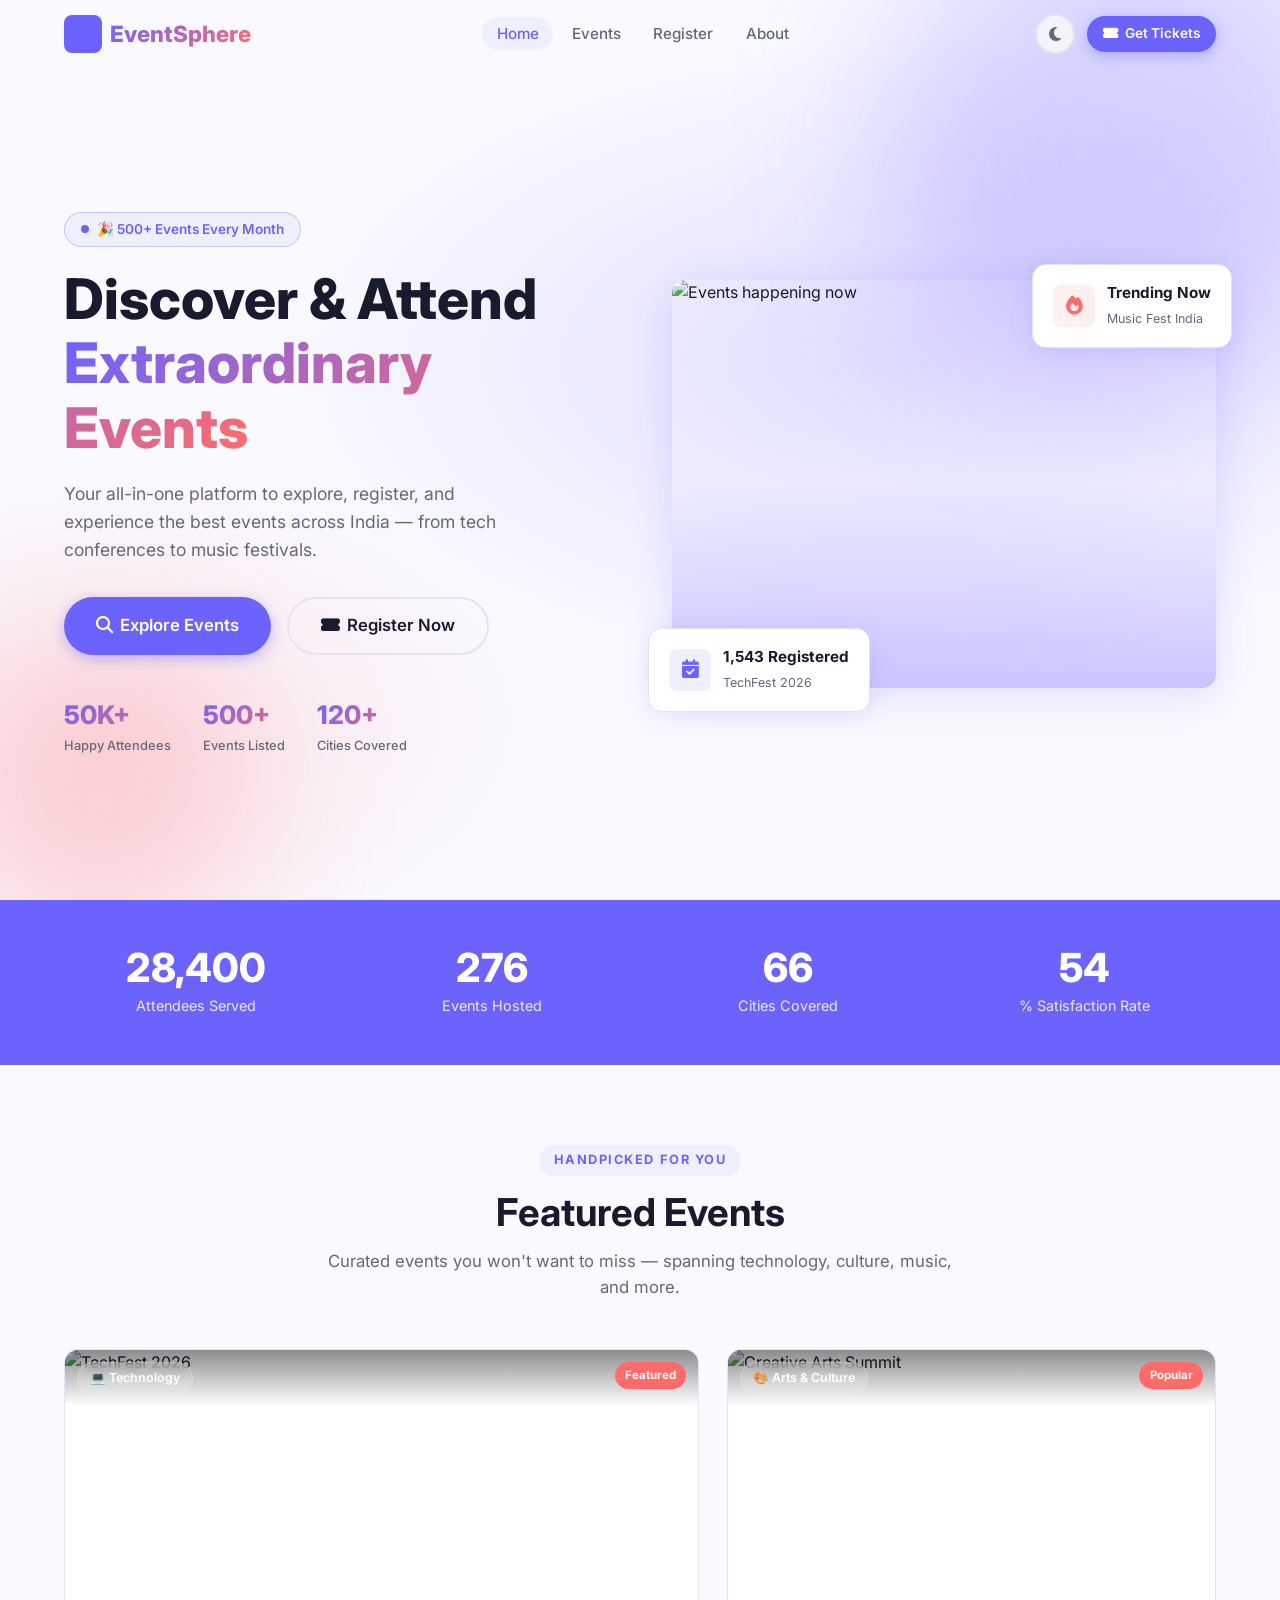
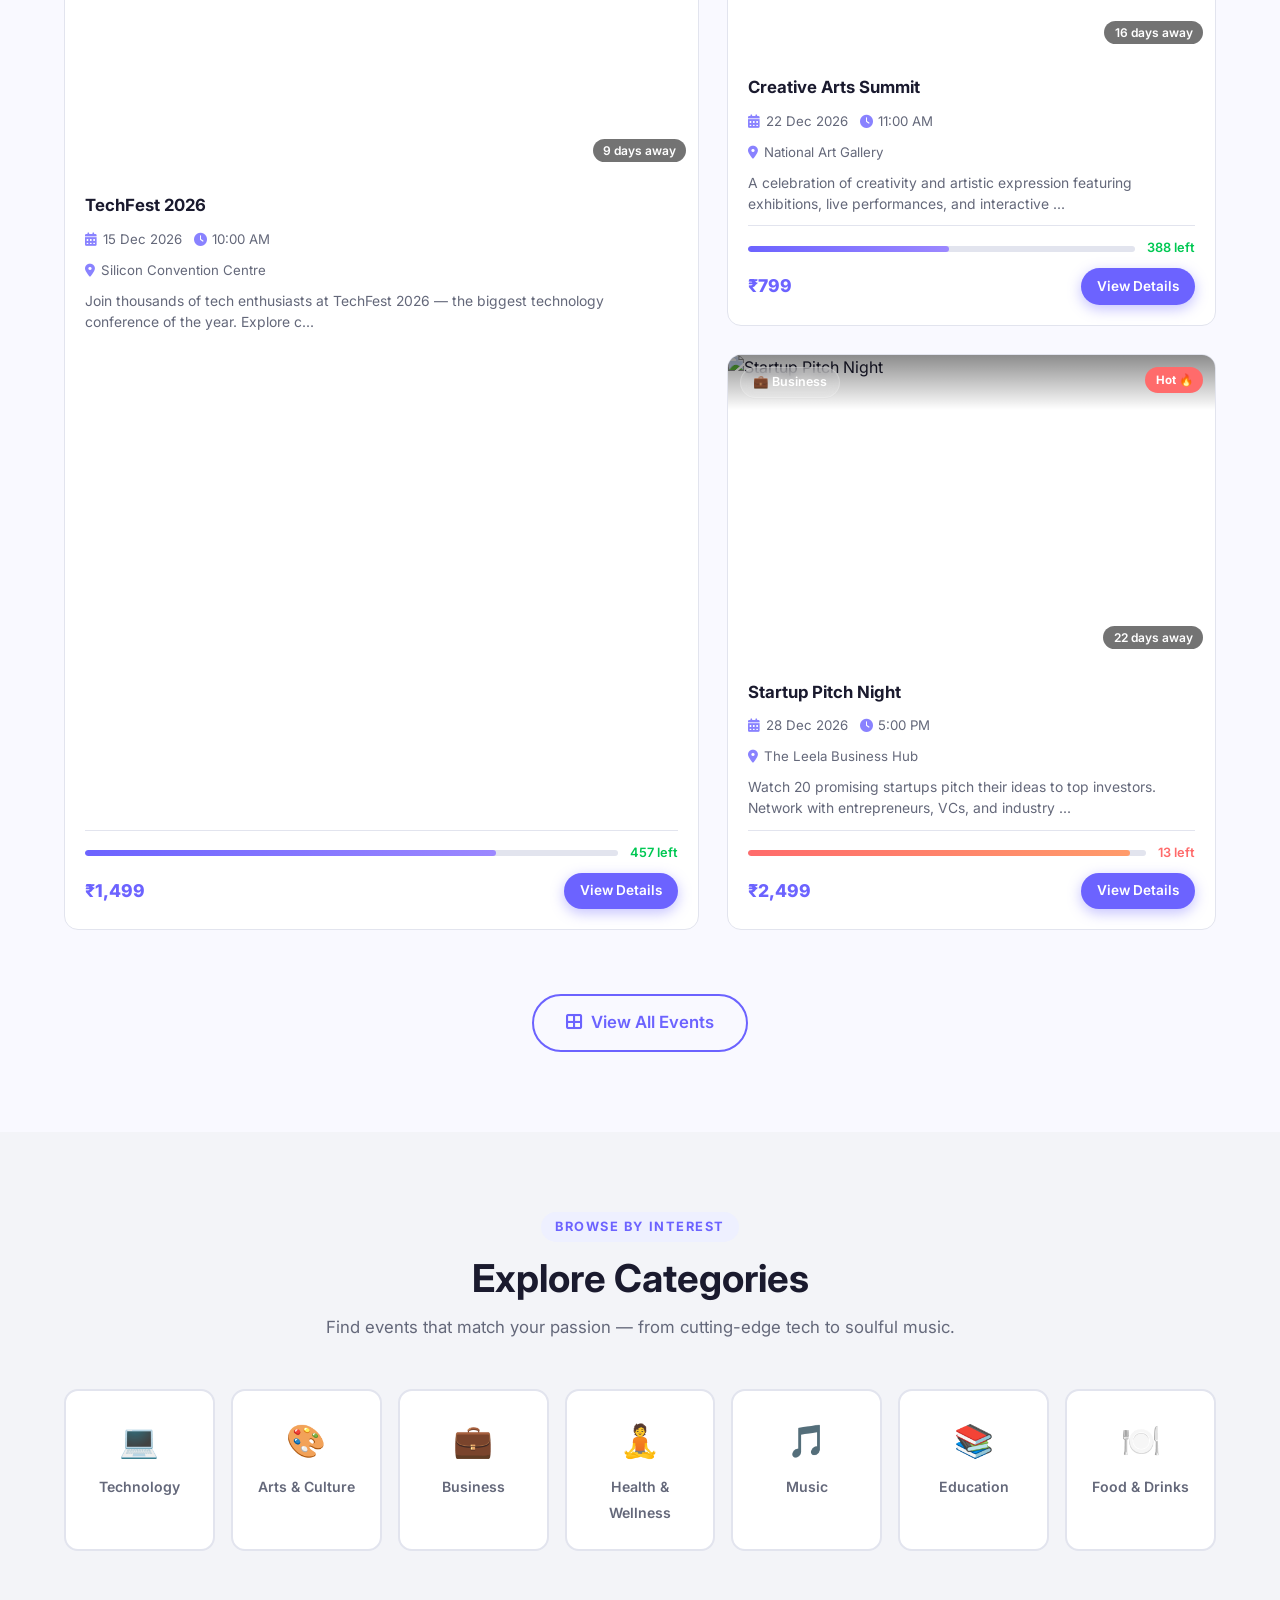
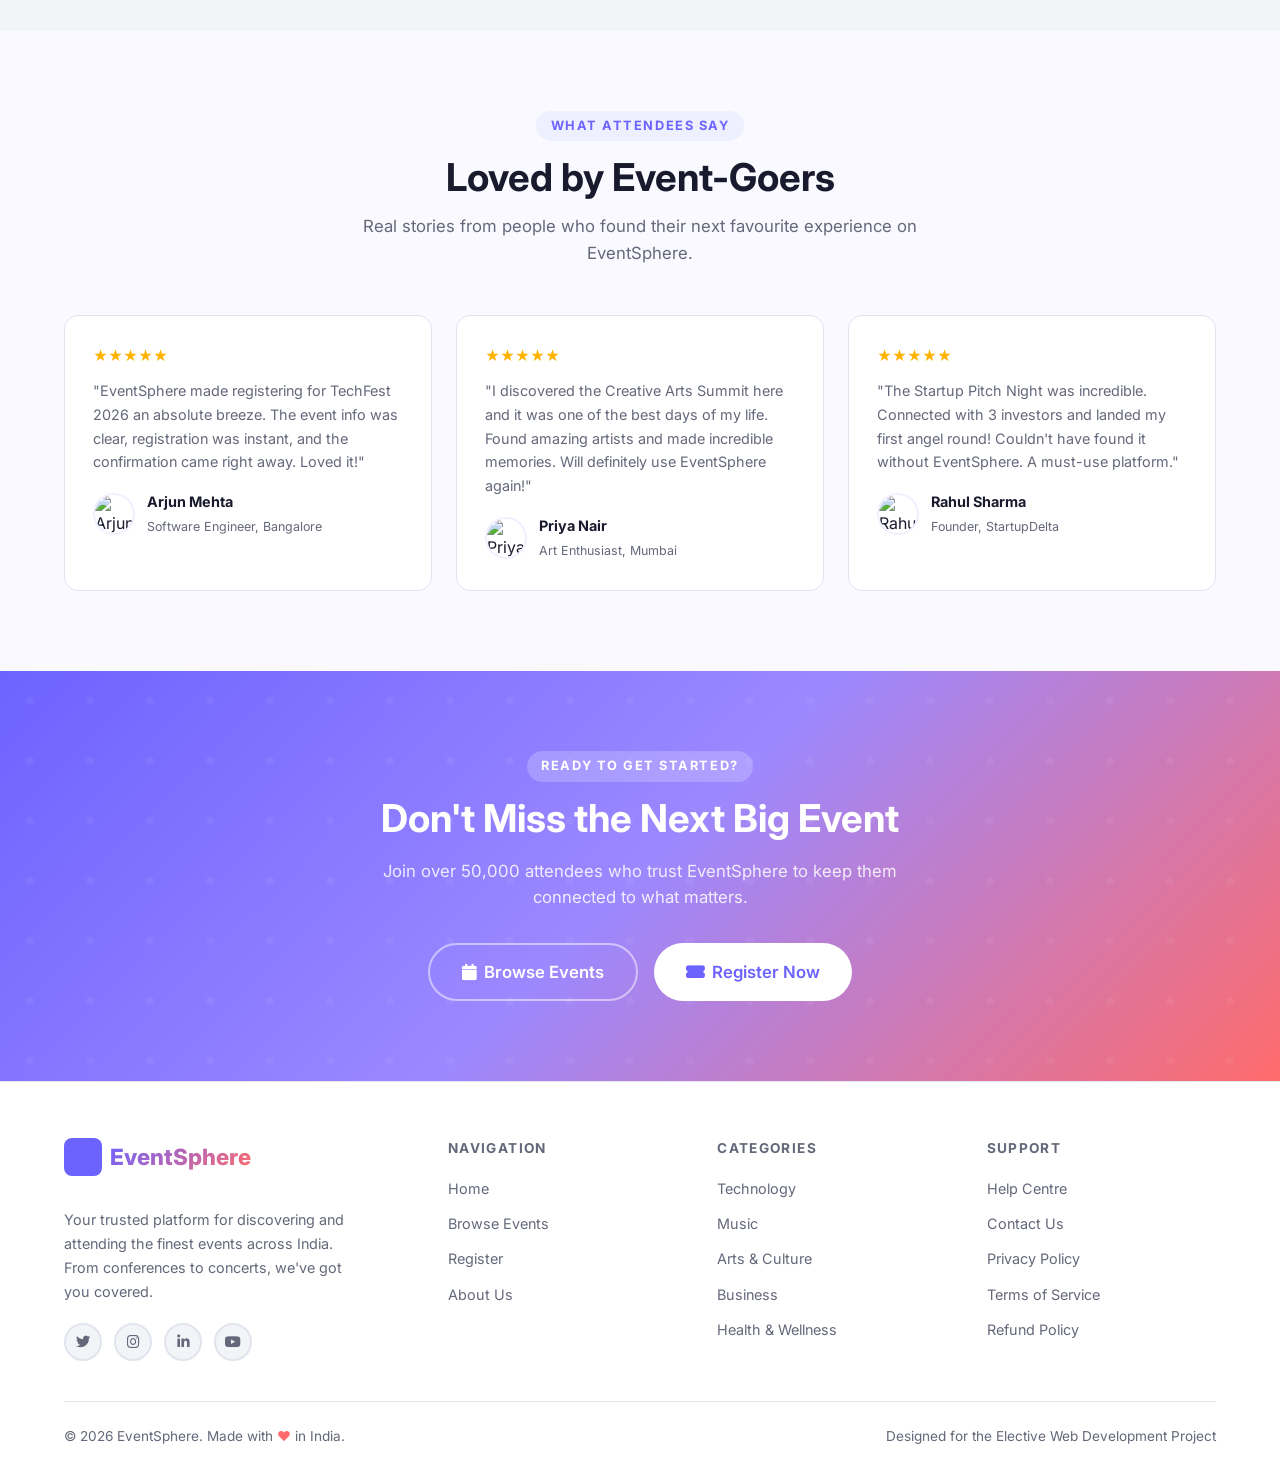
==== commit 5e57ed22: "Project" ====
--- a/index.html
+++ b/index.html
@@ -375,3 +375,4 @@
   </script>
 </body>
 </html>
+
--- a/css/style.css
+++ b/css/style.css
@@ -1557,3 +1557,4 @@
 .text-muted  { color: var(--text-muted); }
 .fw-bold { font-weight: 700; }
 .w-full { width: 100%; }
+
--- a/css/responsive.css
+++ b/css/responsive.css
@@ -166,3 +166,4 @@
   .detail-hero { margin-top: 0; }
   body { background: #fff; color: #000; }
 }
+
